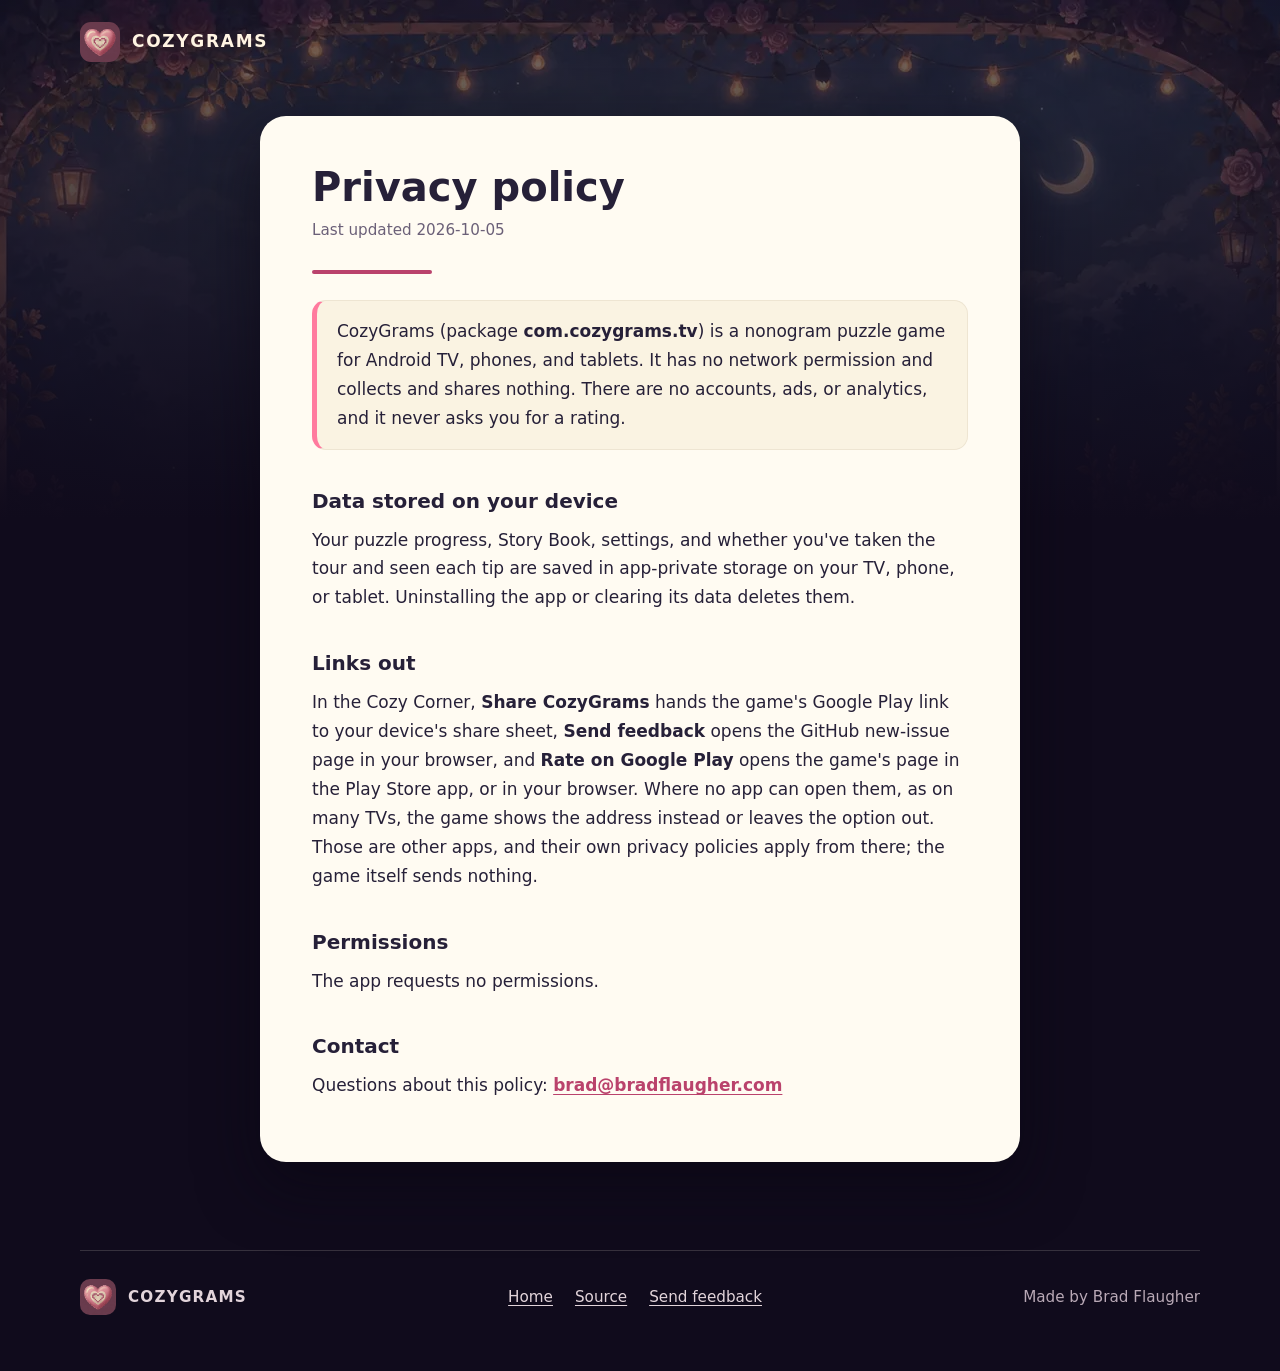
==== site/privacy/index.html @ 8488a2b8 "Add a GitHub Pages site with the privacy policy The privacy policy moves from bradflaugher.com/priva" ====
<!DOCTYPE html>
<html lang="en">
<head>
  <meta charset="utf-8">
  <meta name="viewport" content="width=device-width, initial-scale=1, viewport-fit=cover">
  <title>Privacy policy — CozyGrams</title>
  <meta name="description" content="Privacy policy for CozyGrams (com.cozygrams.tv): no network permission, no accounts, ads or analytics, and nothing collected or shared.">
  <meta name="theme-color" content="#100b1c">
  <meta name="color-scheme" content="dark">
  <link rel="canonical" href="https://bradflaugher.github.io/CozyGrams/privacy/">
  <link rel="icon" type="image/png" sizes="32x32" href="../img/favicon-32.png">
  <link rel="apple-touch-icon" href="../img/apple-touch-icon.png">
  <link rel="stylesheet" href="../style.css">
</head>
<body class="page">
  <a class="skip" href="#main">Skip to content</a>
  <header class="topbar">
    <div class="wrap"><a href="../"><img src="../img/icon.webp" width="40" height="40" alt="">CozyGrams</a></div>
  </header>

  <main id="main" class="sheet">
    <h1>Privacy policy</h1>
    <p class="updated">Last updated 2026-10-05</p>
    <hr class="rule">

    <div class="summary">
      <p>CozyGrams (package <strong>com.cozygrams.tv</strong>) is a nonogram puzzle game for Android TV, phones, and tablets. It has no network permission and collects and shares nothing. There are no accounts, ads, or analytics, and it never asks you for a rating.</p>
    </div>

    <h2>Data stored on your device</h2>
    <p>Your puzzle progress, Story Book, settings, and whether you've taken the tour and seen each tip are saved in app-private storage on your TV, phone, or tablet. Uninstalling the app or clearing its data deletes them.</p>

    <h2>Links out</h2>
    <p>In the Cozy Corner, <strong>Share CozyGrams</strong> hands the game's Google Play link to your device's share sheet, <strong>Send feedback</strong> opens the GitHub new-issue page in your browser, and <strong>Rate on Google Play</strong> opens the game's page in the Play Store app, or in your browser. Where no app can open them, as on many TVs, the game shows the address instead or leaves the option out. Those are other apps, and their own privacy policies apply from there; the game itself sends nothing.</p>

    <h2>Permissions</h2>
    <p>The app requests no permissions.</p>

    <h2>Contact</h2>
    <p>Questions about this policy: <a href="mailto:brad@bradflaugher.com">brad@bradflaugher.com</a></p>
  </main>

  <footer class="foot">
    <div class="wrap foot__inner">
      <a class="foot__brand" href="../"><img src="../img/icon.webp" width="36" height="36" alt="">COZYGRAMS</a>
      <nav aria-label="Elsewhere">
        <a href="../">Home</a>
        <a href="https://github.com/bradflaugher/CozyGrams">Source</a>
        <a href="https://github.com/bradflaugher/CozyGrams/issues/new">Send feedback</a>
      </nav>
      <span>Made by Brad Flaugher</span>
    </div>
  </footer>
</body>
</html>
---- site/style.css ----
/* CozyGrams — the game's own palette (app/src/main/java/com/cozygrams/tv/Theme.java):
   plum furniture, cream paper, candlelight, and Rose and Sky. */
:root {
  --night: #100b1c;
  --shadow: #0a0612;
  --plate: #1e142e;
  --panel: #2c2135;
  --panel-lift: #3a2b45;
  --tile: #58364e;
  --tile-deep: #3a2238;
  --grid: #5e5274;
  --ink: #262038;
  --cream: #fff5e3;
  --paper: #fffbf2;
  --paper-shade: #faf3e2;
  --clue-band: #eee5d2;
  --soft: #e2d4da;
  --muted: #b9a9b6;
  --pink: #ff7a9e;
  --pink-dark: #ba426c;
  --pink-light: #ffbacd;
  --blue: #70cae0;
  --blue-light: #bae9f4;
  --gold: #ffd180;
  --candle: #d69a4a;
  --cross: #58507a;
  --radius: 26px;
  --glass: rgba(44, 33, 53, 0.82);
  --glass-edge: rgba(255, 245, 227, 0.16);
  --font: system-ui, -apple-system, "Segoe UI", Roboto, "Helvetica Neue", Arial, sans-serif;
  color-scheme: dark;
}

* { box-sizing: border-box; }

html { -webkit-text-size-adjust: 100%; scroll-behavior: smooth; }
@media (prefers-reduced-motion: reduce) { html { scroll-behavior: auto; } }

body {
  margin: 0;
  background: var(--night);
  color: var(--cream);
  font: 400 1.0625rem/1.6 var(--font);
  overflow-x: hidden;
}

img { max-width: 100%; height: auto; display: block; }

a { color: var(--pink-light); text-underline-offset: 3px; }
a:hover { color: var(--cream); }
:focus-visible { outline: 3px solid var(--gold); outline-offset: 3px; border-radius: 6px; }

.skip {
  position: absolute; left: 16px; top: -100px; z-index: 10;
  background: var(--gold); color: var(--ink); padding: 10px 16px; border-radius: 999px;
  font-weight: 700; text-decoration: none;
}
.skip:focus { top: 16px; }

.wrap { width: min(1120px, 100% - 32px); margin-inline: auto; }

/* ---- Glass panels, as on the title screen ---- */
.panel {
  background: var(--glass);
  border: 1px solid var(--glass-edge);
  border-radius: var(--radius);
  box-shadow: 0 24px 60px rgba(10, 6, 18, 0.55);
  -webkit-backdrop-filter: blur(10px);
  backdrop-filter: blur(10px);
}

.heart { width: 52px; height: 46px; display: block; color: var(--pink); }

.wordmark {
  margin: 0;
  font-weight: 800;
  font-size: clamp(2.3rem, 7vw, 3.6rem);
  letter-spacing: 0.1em;
  line-height: 1.05;
  text-transform: uppercase;
}
.rule {
  width: 120px; height: 4px; border-radius: 4px; border: 0;
  background: var(--pink-dark); margin: 18px auto;
}
.tagline { color: var(--blue); font-size: 1.3rem; margin: 0; }

.eyebrow {
  color: var(--gold);
  font-weight: 800;
  font-size: 0.85rem;
  letter-spacing: 0.08em;
  text-transform: uppercase;
  margin: 0 0 6px;
}

/* ---- Buttons: the Story Book row's gold focus, and plum pills ---- */
.btn {
  display: inline-flex; align-items: center; justify-content: center; gap: 10px;
  min-height: 52px; padding: 12px 22px; border-radius: 999px;
  font-weight: 700; font-size: 1.05rem; text-decoration: none;
  border: 2px solid transparent;
  transition: transform 0.15s ease, background-color 0.15s ease;
}
.btn:hover { transform: translateY(-1px); }
@media (prefers-reduced-motion: reduce) { .btn, .btn:hover { transition: none; transform: none; } }
.btn--gold { background: var(--gold); color: var(--ink); }
.btn--gold:hover { background: #ffdc9c; color: var(--ink); }
.btn--plum { background: rgba(88, 54, 78, 0.55); color: var(--pink-light); border-color: rgba(255, 122, 158, 0.45); }
.btn--plum:hover { background: rgba(88, 54, 78, 0.85); color: var(--cream); }
.btn svg { width: 20px; height: 20px; flex: none; }

/* ---- Hero ---- */
.hero {
  position: relative;
  isolation: isolate;
  padding: 72px 0 88px;
  background: var(--night);
}
/* The room fades out through a mask rather than under an opaque gradient, so no sliver
   of it can show on the hero's last, fractional row of pixels. */
.hero::before {
  content: "";
  position: absolute;
  inset: 0;
  z-index: -1;
  background:
    linear-gradient(180deg, rgba(16, 11, 28, 0.35), rgba(16, 11, 28, 0.2) 40%, rgba(16, 11, 28, 0.6) 75%),
    url("img/cozy-room.webp") center / cover no-repeat;
  -webkit-mask-image: linear-gradient(180deg, #000 55%, transparent 92%);
  mask-image: linear-gradient(180deg, #000 55%, transparent 92%);
}
.hero__grid {
  display: grid;
  grid-template-columns: 1.05fr 1fr;
  gap: 28px;
  align-items: stretch;
}
.hero__title { padding: 44px 40px 40px; text-align: center; display: flex; flex-direction: column; justify-content: center; }
.hero__title .heart { margin: 0 auto 14px; }
.hero__lede { color: var(--soft); margin: 22px 0 0; font-size: 1.1rem; }
.hero__actions { display: flex; flex-wrap: wrap; gap: 10px; justify-content: center; margin-top: 28px; }
.hero__note { color: var(--muted); font-size: 0.92rem; margin: 18px 0 0; }

/* ---- The little puzzle ---- */
.try { padding: 34px 32px 30px; display: flex; flex-direction: column; }
.try h2 { margin: 0; font-size: 1.6rem; line-height: 1.2; }
.try__sub { color: var(--soft); margin: 6px 0 20px; }
.try__how { color: var(--muted); font-size: 0.92rem; margin: 18px 0 0; text-align: center; }
.try__status {
  min-height: 1.6em; margin: 14px 0 0; text-align: center;
  color: var(--pink-light); font-weight: 700;
}

.board {
  --cell: clamp(40px, 9vw, 54px);
  display: grid;
  grid-template-columns: auto repeat(5, var(--cell));
  grid-template-rows: auto repeat(5, var(--cell));
  justify-content: center;
  align-self: center;
  margin: auto 0;
  background: var(--paper);
  color: var(--ink);
  padding: 14px 18px 18px 14px;
  border-radius: 18px;
  box-shadow: inset 0 0 0 1px rgba(38, 32, 56, 0.08), 0 10px 30px rgba(10, 6, 18, 0.4);
  user-select: none;
  -webkit-user-select: none;
}
.board__corner { grid-row: 1; grid-column: 1; }
.clue {
  display: flex; font-weight: 800; font-size: 1.15rem; color: var(--ink);
  font-variant-numeric: tabular-nums;
}
.clue--col { flex-direction: column; align-items: center; justify-content: flex-end; line-height: 1.15; padding-bottom: 6px; }
.clue--row { align-items: center; justify-content: flex-end; gap: 0.55em; padding: 0 10px 0 4px; }
.clue--col:nth-child(odd of .clue--col) { background: var(--clue-band); border-radius: 8px 8px 0 0; }
.clue.done { color: #9a8fa8; }

.cell {
  appearance: none; margin: 0; padding: 0;
  border: 0; border-right: 1px solid #c9bfd0; border-bottom: 1px solid #c9bfd0;
  background: var(--paper-shade);
  display: grid; place-items: center;
  cursor: pointer; touch-action: manipulation;
  position: relative;
}
.cell[data-c="0"] { border-left: 2px solid var(--ink); }
.cell[data-c="4"] { border-right: 2px solid var(--ink); }
.cell[data-r="0"] { border-top: 2px solid var(--ink); }
.cell[data-r="4"] { border-bottom: 2px solid var(--ink); }
.cell:hover { background: #f3e6ea; }
.cell::after { content: ""; position: absolute; inset: 4px; border-radius: 7px; }
.cell[data-state="fill"]::after {
  background: var(--tile-deep);
  box-shadow: inset 0 3px 0 rgba(255, 245, 227, 0.12), inset 0 -3px 0 rgba(10, 6, 18, 0.25);
}
.cell[data-state="fill"]:nth-child(odd)::after { background: #4a2a46; }
.cell[data-state="cross"]::after {
  background:
    linear-gradient(45deg, transparent 44%, var(--cross) 44% 56%, transparent 56%),
    linear-gradient(-45deg, transparent 44%, var(--cross) 44% 56%, transparent 56%);
  inset: 9px; border-radius: 0;
}
.cell:focus-visible { outline: 3px solid var(--pink); outline-offset: -3px; border-radius: 6px; z-index: 1; }
.board.solved .cell { cursor: default; }
.board.solved .cell[data-state="fill"]::after { background: var(--pink-dark); transition: background-color 0.4s ease; }
.board.solved .cell[data-state="cross"]::after { opacity: 0.25; }

/* ---- Sections ---- */
.section { padding: 76px 0; }
.section--plate { background: linear-gradient(180deg, var(--night), var(--plate) 18%, var(--plate) 82%, var(--night)); }
.section__head { max-width: 680px; margin: 0 auto 40px; text-align: center; }
.section__head h2 { margin: 0; font-size: clamp(1.7rem, 4vw, 2.3rem); line-height: 1.2; }
.section__head p { color: var(--soft); margin: 12px 0 0; font-size: 1.1rem; }

.features { display: grid; grid-template-columns: repeat(3, 1fr); gap: 20px; list-style: none; margin: 0; padding: 0; }
.feature { padding: 28px 26px; background: var(--panel); border: 1px solid var(--glass-edge); border-radius: 22px; }
.feature h3 { margin: 14px 0 8px; font-size: 1.2rem; }
.feature p { margin: 0; color: var(--soft); }
.feature__mark {
  width: 46px; height: 46px; border-radius: 14px;
  display: grid; place-items: center;
  font-weight: 800; font-size: 1.15rem;
  background: rgba(255, 209, 128, 0.14); color: var(--gold);
}
.feature__mark svg { width: 24px; height: 24px; }
.feature__mark--pink { background: rgba(255, 122, 158, 0.16); color: var(--pink); }
.feature__mark--blue { background: rgba(112, 202, 224, 0.16); color: var(--blue); }

.seats { display: inline-flex; gap: 6px; }
.seat {
  width: 26px; height: 26px; border-radius: 50%; display: grid; place-items: center;
  font-size: 0.8rem; font-weight: 800; color: var(--ink);
}
.seat--r { background: var(--pink); }
.seat--s { background: var(--blue); }

/* ---- Screenshots ---- */
.shots {
  display: grid; grid-auto-flow: column; grid-auto-columns: min(78%, 760px);
  gap: 20px; overflow-x: auto; scroll-snap-type: x mandatory;
  padding: 4px max(16px, calc((100vw - 1120px) / 2)) 22px;
  margin: 0; list-style: none;
  scrollbar-color: var(--tile) transparent;
}
.shots li { scroll-snap-align: center; }
.shots figure { margin: 0; }
.shots img { border-radius: 18px; border: 1px solid var(--glass-edge); box-shadow: 0 16px 40px rgba(10, 6, 18, 0.5); aspect-ratio: 16 / 9; width: 100%; }
.shots figcaption { color: var(--muted); font-size: 0.95rem; margin-top: 10px; text-align: center; }
.shots__hint { text-align: center; color: var(--muted); font-size: 0.9rem; margin: 0; }

/* ---- Controls ---- */
.controls { display: grid; grid-template-columns: repeat(3, 1fr); gap: 20px; }
.control { padding: 26px; background: var(--panel); border-radius: 22px; border: 1px solid var(--glass-edge); }
.control h3 { margin: 0 0 14px; font-size: 1.15rem; }
.control dl { margin: 0; display: grid; grid-template-columns: auto 1fr; gap: 10px 14px; align-items: center; }
.control dt { margin: 0; }
.control dd { margin: 0; color: var(--soft); }
.key {
  display: inline-grid; place-items: center; min-width: 30px; height: 30px; padding: 0 9px;
  border-radius: 999px; font-weight: 800; font-size: 0.85rem; color: #fff; white-space: nowrap;
}
.key--a { background: #107c10; }
.key--b { background: #cd192d; }
.key--x { background: #0069b9; }
.key--y { background: #ffb900; color: var(--ink); }
.key--plain { background: var(--panel-lift); color: var(--cream); border: 1px solid var(--glass-edge); }

/* ---- Get it ---- */
.get {
  display: grid; grid-template-columns: auto 1fr; gap: 34px; align-items: center;
  padding: 40px;
  background:
    linear-gradient(90deg, rgba(30, 20, 46, 0.94), rgba(30, 20, 46, 0.78)),
    url("img/moon-garden.webp") center / cover no-repeat;
}
.get__icon { width: 128px; height: 128px; border-radius: 28px; box-shadow: 0 12px 30px rgba(10, 6, 18, 0.6); }
.get h2 { margin: 0 0 8px; font-size: clamp(1.6rem, 4vw, 2.1rem); line-height: 1.2; }
.get p { margin: 0 0 12px; color: var(--soft); }
.get__actions { display: flex; flex-wrap: wrap; gap: 12px; margin-top: 20px; }
.facts { display: flex; flex-wrap: wrap; gap: 8px; list-style: none; padding: 0; margin: 16px 0 0; }
.facts li {
  padding: 5px 14px; border-radius: 999px; font-size: 0.9rem; font-weight: 600;
  background: rgba(112, 202, 224, 0.12); color: var(--blue-light); border: 1px solid rgba(112, 202, 224, 0.3);
}

/* ---- Footer ---- */
.foot { padding: 40px 0 56px; color: var(--muted); font-size: 0.95rem; }
.foot__inner { display: flex; flex-wrap: wrap; gap: 14px 28px; align-items: center; justify-content: space-between; border-top: 1px solid var(--glass-edge); padding-top: 28px; }
.foot__brand { display: flex; align-items: center; gap: 12px; color: var(--cream); font-weight: 800; letter-spacing: 0.08em; text-decoration: none; }
.foot__brand img { width: 36px; height: 36px; border-radius: 10px; }
.foot nav { display: flex; flex-wrap: wrap; gap: 8px 22px; }
.foot a { color: var(--soft); }
.foot a:hover { color: var(--cream); }

/* ---- Paper pages: the privacy policy and 404 ---- */
.page {
  min-height: 100vh; display: flex; flex-direction: column;
  background:
    linear-gradient(180deg, rgba(16, 11, 28, 0.55), var(--night) 520px),
    url("img/moon-garden.webp") center top / 1600px auto no-repeat,
    var(--night);
}
.topbar { padding: 22px 0; }
.topbar a { display: inline-flex; align-items: center; gap: 12px; color: var(--cream); font-weight: 800; letter-spacing: 0.1em; text-decoration: none; text-transform: uppercase; }
.topbar img { width: 40px; height: 40px; border-radius: 11px; }
.sheet {
  width: min(760px, 100% - 32px); margin: 24px auto 48px;
  background: var(--paper); color: var(--ink);
  border-radius: var(--radius); padding: 48px 52px;
  box-shadow: 0 24px 60px rgba(10, 6, 18, 0.6);
  line-height: 1.7;
}
.sheet h1 { margin: 0; font-size: clamp(1.9rem, 5vw, 2.5rem); line-height: 1.15; }
.sheet h2 { margin: 34px 0 8px; font-size: 1.25rem; color: var(--ink); }
.sheet p { margin: 0 0 14px; }
.sheet a { color: var(--pink-dark); font-weight: 600; }
.sheet a:hover { color: var(--ink); }
.sheet .btn--gold, .sheet .btn--gold:hover { color: var(--ink); }
.sheet .btn--plum { background: var(--ink); border-color: var(--ink); color: var(--cream); }
.sheet .btn--plum:hover { background: var(--panel-lift); color: var(--cream); }
.sheet .eyebrow { color: #a8652a; }
.sheet .updated { color: #6b6078; font-size: 0.95rem; margin: 8px 0 26px; }
.sheet .rule { margin: 0 0 26px; }
.summary {
  background: var(--paper-shade); border: 1px solid var(--clue-band);
  border-left: 5px solid var(--pink); border-radius: 14px;
  padding: 16px 20px; margin: 0 0 8px;
}
.summary p { margin: 0; }
.page .foot { margin-top: auto; }

.lost { text-align: center; }
.lost .mini { display: inline-grid; grid-template-columns: repeat(3, 34px); gap: 6px; margin: 6px 0 22px; }
.lost .mini span { width: 34px; height: 34px; border-radius: 8px; background: var(--paper-shade); border: 1px solid var(--clue-band); position: relative; }
.lost .mini .x::after {
  content: ""; position: absolute; inset: 7px;
  background:
    linear-gradient(45deg, transparent 42%, var(--cross) 42% 58%, transparent 58%),
    linear-gradient(-45deg, transparent 42%, var(--cross) 42% 58%, transparent 58%);
}
.lost .mini .f { background: var(--tile-deep); }
.lost h1 { margin-bottom: 10px; }
.lost .hero__actions { margin-top: 18px; }

/* ---- Narrow screens ---- */
@media (max-width: 900px) {
  .hero__grid, .features, .controls { grid-template-columns: 1fr; }
  .features { max-width: 560px; margin-inline: auto; }
  .controls { max-width: 560px; margin-inline: auto; }
}
@media (min-width: 600px) and (max-width: 900px) {
  .features { grid-template-columns: 1fr 1fr; max-width: none; }
}
@media (max-width: 640px) {
  .hero { padding: 28px 0 56px; }
  .hero__title { padding: 34px 22px 28px; }
  .try { padding: 26px 16px 22px; }
  .board { --cell: clamp(36px, 11vw, 48px); padding: 10px 12px 12px 8px; }
  .clue { font-size: 1rem; }
  .section { padding: 56px 0; }
  .get { grid-template-columns: 1fr; padding: 30px 22px; text-align: center; }
  .get__icon { margin: 0 auto; width: 104px; height: 104px; }
  .get__actions, .facts { justify-content: center; }
  .shots { grid-auto-columns: 88%; }
  .sheet { padding: 32px 22px; }
  .summary { padding: 14px 16px; }
  .btn { width: 100%; }
  .foot__inner { flex-direction: column; align-items: flex-start; }
}
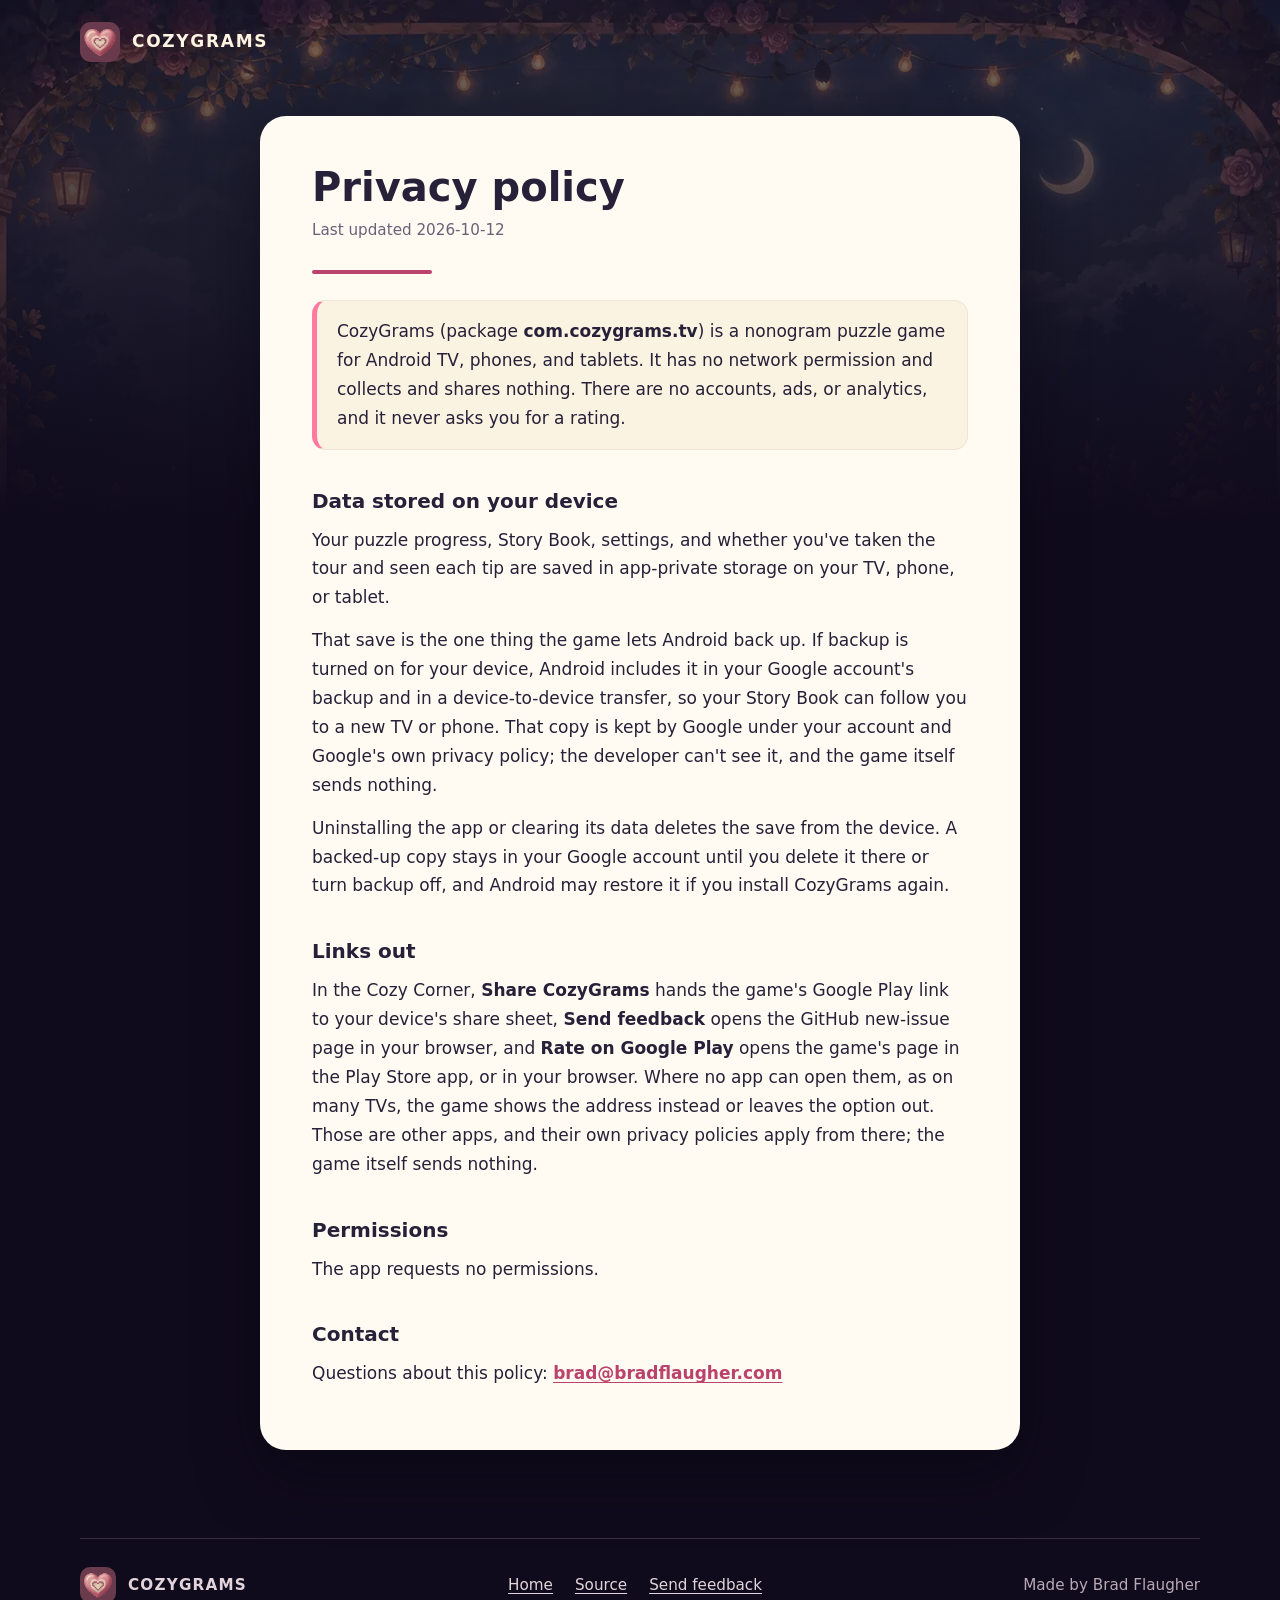
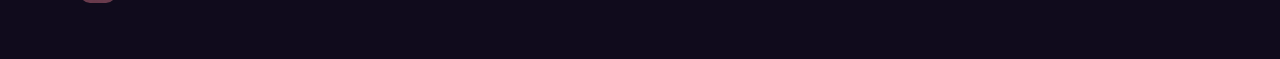
==== commit c0ae6413: "Disclose Android backup in the policy; make the puzzle accessible The save is opted into Android's c" ====
--- a/site/privacy/index.html
+++ b/site/privacy/index.html
@@ -4,7 +4,7 @@
   <meta charset="utf-8">
   <meta name="viewport" content="width=device-width, initial-scale=1, viewport-fit=cover">
   <title>Privacy policy — CozyGrams</title>
-  <meta name="description" content="Privacy policy for CozyGrams (com.cozygrams.tv): no network permission, no accounts, ads or analytics, and nothing collected or shared.">
+  <meta name="description" content="Privacy policy for CozyGrams (com.cozygrams.tv): no network permission, no accounts, ads or analytics, and nothing collected or shared by the game.">
   <meta name="theme-color" content="#100b1c">
   <meta name="color-scheme" content="dark">
   <link rel="canonical" href="https://bradflaugher.github.io/CozyGrams/privacy/">
@@ -20,7 +20,7 @@
 
   <main id="main" class="sheet">
     <h1>Privacy policy</h1>
-    <p class="updated">Last updated 2026-10-05</p>
+    <p class="updated">Last updated 2026-10-12</p>
     <hr class="rule">
 
     <div class="summary">
@@ -28,7 +28,9 @@
     </div>
 
     <h2>Data stored on your device</h2>
-    <p>Your puzzle progress, Story Book, settings, and whether you've taken the tour and seen each tip are saved in app-private storage on your TV, phone, or tablet. Uninstalling the app or clearing its data deletes them.</p>
+    <p>Your puzzle progress, Story Book, settings, and whether you've taken the tour and seen each tip are saved in app-private storage on your TV, phone, or tablet.</p>
+    <p>That save is the one thing the game lets Android back up. If backup is turned on for your device, Android includes it in your Google account's backup and in a device-to-device transfer, so your Story Book can follow you to a new TV or phone. That copy is kept by Google under your account and Google's own privacy policy; the developer can't see it, and the game itself sends nothing.</p>
+    <p>Uninstalling the app or clearing its data deletes the save from the device. A backed-up copy stays in your Google account until you delete it there or turn backup off, and Android may restore it if you install CozyGrams again.</p>
 
     <h2>Links out</h2>
     <p>In the Cozy Corner, <strong>Share CozyGrams</strong> hands the game's Google Play link to your device's share sheet, <strong>Send feedback</strong> opens the GitHub new-issue page in your browser, and <strong>Rate on Google Play</strong> opens the game's page in the Play Store app, or in your browser. Where no app can open them, as on many TVs, the game shows the address instead or leaves the option out. Those are other apps, and their own privacy policies apply from there; the game itself sends nothing.</p>
--- a/site/style.css
+++ b/site/style.css
@@ -168,6 +168,7 @@
   user-select: none;
   -webkit-user-select: none;
 }
+.board__row { display: contents; }
 .board__corner { grid-row: 1; grid-column: 1; }
 .clue {
   display: flex; font-weight: 800; font-size: 1.15rem; color: var(--ink);
@@ -176,7 +177,11 @@
 .clue--col { flex-direction: column; align-items: center; justify-content: flex-end; line-height: 1.15; padding-bottom: 6px; }
 .clue--row { align-items: center; justify-content: flex-end; gap: 0.55em; padding: 0 10px 0 4px; }
 .clue--col:nth-child(odd of .clue--col) { background: var(--clue-band); border-radius: 8px 8px 0 0; }
-.clue.done { color: #9a8fa8; }
+/* A finished line is quieter but still readable (6.9:1 on paper, 5.7:1 on the band), and
+   gets the game's check mark so the change never rests on colour alone. */
+.clue.done { color: #5e5370; }
+.clue--row.done::after { content: "\2713"; color: #9a3a5f; font-size: 0.8em; margin-left: -0.25em; }
+.clue--col.done::after { content: "\2713"; color: #9a3a5f; font-size: 0.8em; line-height: 1; }
 
 .cell {
   appearance: none; margin: 0; padding: 0;
@@ -196,14 +201,13 @@
   background: var(--tile-deep);
   box-shadow: inset 0 3px 0 rgba(255, 245, 227, 0.12), inset 0 -3px 0 rgba(10, 6, 18, 0.25);
 }
-.cell[data-state="fill"]:nth-child(odd)::after { background: #4a2a46; }
 .cell[data-state="cross"]::after {
   background:
     linear-gradient(45deg, transparent 44%, var(--cross) 44% 56%, transparent 56%),
     linear-gradient(-45deg, transparent 44%, var(--cross) 44% 56%, transparent 56%);
   inset: 9px; border-radius: 0;
 }
-.cell:focus-visible { outline: 3px solid var(--pink); outline-offset: -3px; border-radius: 6px; z-index: 1; }
+.cell:focus-visible { outline: 3px solid var(--ink); outline-offset: -3px; box-shadow: inset 0 0 0 5px var(--pink); border-radius: 6px; z-index: 1; }
 .board.solved .cell { cursor: default; }
 .board.solved .cell[data-state="fill"]::after { background: var(--pink-dark); transition: background-color 0.4s ease; }
 .board.solved .cell[data-state="cross"]::after { opacity: 0.25; }
